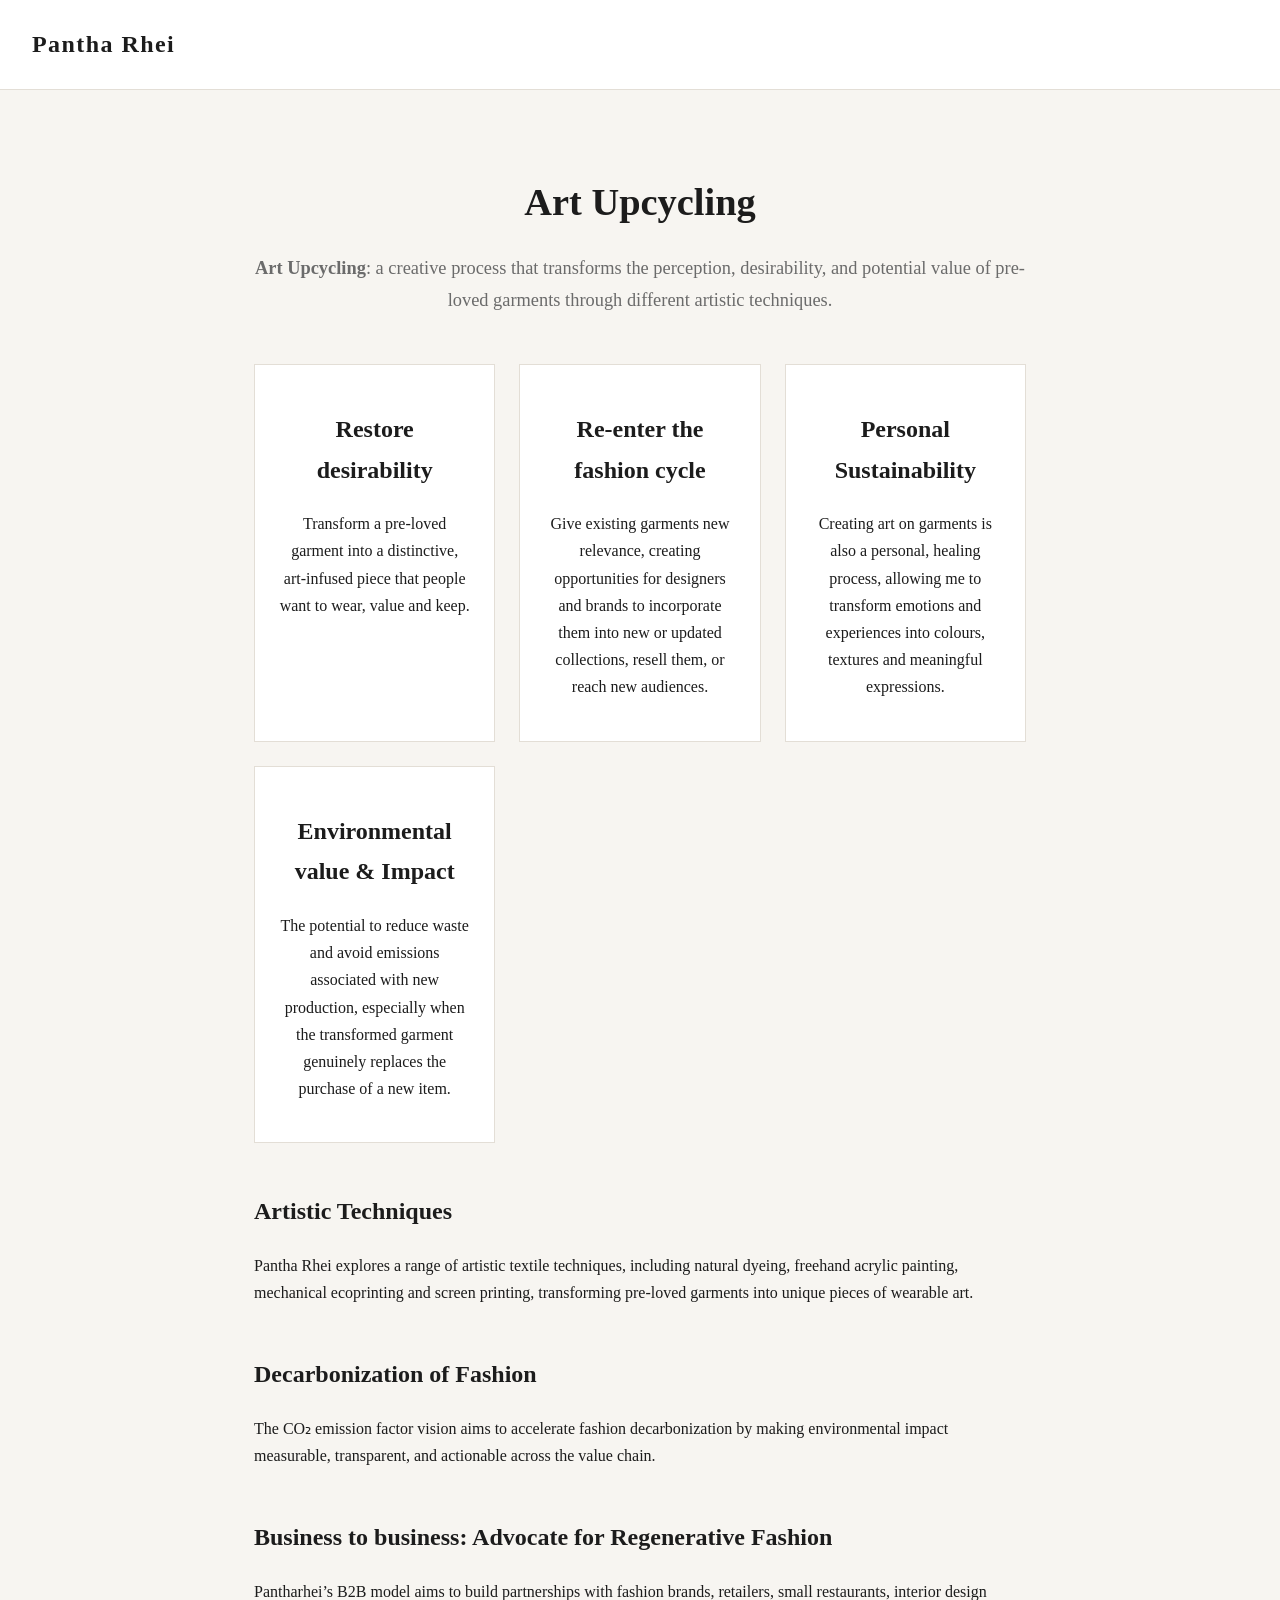
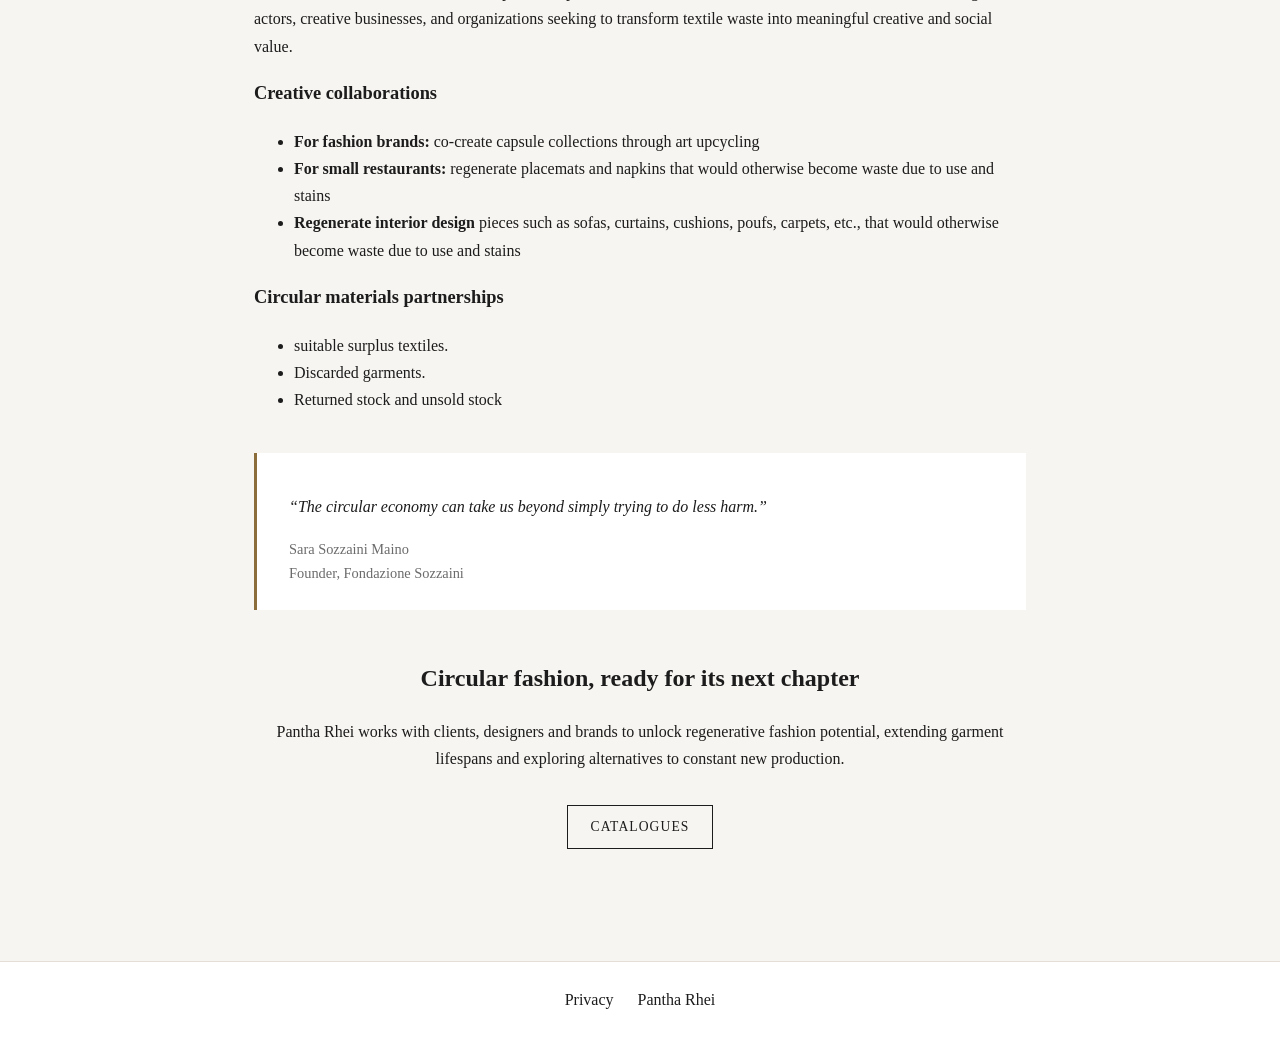
==== index.html @ ffe01dd6 "Add 1-to-1 static clone of pantharheiart.wordpress.com Co-authored-by: BenjaminSmitBBsS <BenjaminSmi" ====
<!DOCTYPE html>
<html lang="en">
<head>
  <meta charset="UTF-8">
  <meta name="viewport" content="width=device-width, initial-scale=1.0">
  <title>Pantha Rhei</title>
  <meta name="description" content="Wearable Art: where circularity meets art and regenerative fashion. Offset your emissions through artistic upcycling. Consume zero emissions. Produce zero emissions.">
  <link rel="stylesheet" href="css/style.css">
</head>
<body>
  <header class="site-header">
    <a class="site-title" href="index.html">Pantha Rhei</a>
  </header>

  <main>
    <section class="hero">
      <h1>Art Upcycling</h1>
      <p class="lead"><strong>Art Upcycling</strong>: a creative process that transforms the perception, desirability, and potential value of pre-loved garments through different artistic techniques.</p>
    </section>

    <section class="grid">
      <article>
        <h2>Restore desirability</h2>
        <p>Transform a pre-loved garment into a distinctive, art-infused piece that people want to wear, value and keep.</p>
      </article>
      <article>
        <h2>Re-enter the fashion cycle</h2>
        <p>Give existing garments new relevance, creating opportunities for designers and brands to incorporate them into new or updated collections, resell them, or reach new audiences.</p>
      </article>
      <article>
        <h2>Personal Sustainability</h2>
        <p>Creating art on garments is also a personal, healing process, allowing me to transform emotions and experiences into colours, textures and meaningful expressions.</p>
      </article>
      <article>
        <h2>Environmental value &amp; Impact</h2>
        <p>The potential to reduce waste and avoid emissions associated with new production, especially when the transformed garment genuinely replaces the purchase of a new item.</p>
      </article>
    </section>

    <section>
      <h2>Artistic Techniques</h2>
      <p>Pantha Rhei explores a range of artistic textile techniques, including natural dyeing, freehand acrylic painting, mechanical ecoprinting and screen printing, transforming pre-loved garments into unique pieces of wearable art.</p>
    </section>

    <section>
      <h2>Decarbonization of Fashion</h2>
      <p>The CO₂ emission factor vision aims to accelerate fashion decarbonization by making environmental impact measurable, transparent, and actionable across the value chain.</p>
    </section>

    <section>
      <h2>Business to business: Advocate for Regenerative Fashion</h2>
      <p>Pantharhei’s B2B model aims to build partnerships with fashion brands, retailers, small restaurants, interior design actors, creative businesses, and organizations seeking to transform textile waste into meaningful creative and social value.</p>

      <h3>Creative collaborations</h3>
      <ul>
        <li><strong>For fashion brands:</strong> co-create capsule collections through art upcycling</li>
        <li><strong>For small restaurants:</strong> regenerate placemats and napkins that would otherwise become waste due to use and stains</li>
        <li><strong>Regenerate interior design</strong> pieces such as sofas, curtains, cushions, poufs, carpets, etc., that would otherwise become waste due to use and stains</li>
      </ul>

      <h3>Circular materials partnerships</h3>
      <ul>
        <li>suitable surplus textiles.</li>
        <li>Discarded garments.</li>
        <li>Returned stock and unsold stock</li>
      </ul>

      <blockquote>
        <p>“The circular economy can take us beyond simply trying to do less harm.”</p>
        <footer>Sara Sozzaini Maino<br>Founder, Fondazione Sozzaini</footer>
      </blockquote>
    </section>

    <section class="cta">
      <h1>Circular fashion, ready for its next chapter</h1>
      <p>Pantha Rhei works with clients, designers and brands to unlock regenerative fashion potential, extending garment lifespans and exploring alternatives to constant new production.</p>
      <p><a class="button" href="catalogues.html">Catalogues</a></p>
    </section>
  </main>

  <footer class="site-footer">
    <nav>
      <ul>
        <li><a href="privacy.html">Privacy</a></li>
        <li><a href="pantha-rhei.html">Pantha Rhei</a></li>
      </ul>
    </nav>
  </footer>
</body>
</html>
---- css/style.css ----
:root {
  --ink: #1c1c1c;
  --paper: #f7f5f1;
  --muted: #6b6b6b;
  --line: #e3ded6;
  --accent: #8a6d3b;
}

* { box-sizing: border-box; }

body {
  margin: 0;
  font-family: Georgia, "Times New Roman", serif;
  color: var(--ink);
  background: var(--paper);
  line-height: 1.7;
}

.site-header {
  padding: 1.5rem 2rem;
  border-bottom: 1px solid var(--line);
  background: #fff;
}

.site-title {
  font-size: 1.5rem;
  font-weight: bold;
  text-decoration: none;
  color: var(--ink);
  letter-spacing: 0.06em;
}

main {
  max-width: 820px;
  margin: 0 auto;
  padding: 3rem 1.5rem 4rem;
}

.hero {
  text-align: center;
  margin-bottom: 3rem;
}

.hero h1 {
  font-size: 2.4rem;
  margin-bottom: 0.5rem;
}

.lead {
  font-size: 1.15rem;
  color: var(--muted);
}

section { margin-bottom: 3rem; }

h2 { font-size: 1.5rem; }
h3 { font-size: 1.15rem; }

.grid {
  display: grid;
  gap: 1.5rem;
  grid-template-columns: repeat(auto-fit, minmax(230px, 1fr));
}

.grid article {
  background: #fff;
  border: 1px solid var(--line);
  padding: 1.5rem;
  text-align: center;
}

blockquote {
  margin: 2.5rem 0;
  padding: 1.5rem 2rem;
  border-left: 3px solid var(--accent);
  background: #fff;
  font-style: italic;
}

blockquote footer {
  margin-top: 1rem;
  font-style: normal;
  font-size: 0.9rem;
  color: var(--muted);
}

.button {
  display: inline-block;
  margin-top: 1rem;
  padding: 0.6rem 1.4rem;
  border: 1px solid var(--ink);
  color: var(--ink);
  text-decoration: none;
  letter-spacing: 0.08em;
  text-transform: uppercase;
  font-size: 0.85rem;
}

.button:hover { background: var(--ink); color: #fff; }

.cta { text-align: center; }

.site-footer {
  border-top: 1px solid var(--line);
  background: #fff;
  padding: 1.5rem 2rem;
}

.site-footer ul {
  list-style: none;
  display: flex;
  gap: 1.5rem;
  justify-content: center;
  margin: 0;
  padding: 0;
}

.site-footer a { color: var(--ink); text-decoration: none; }
.site-footer a:hover { text-decoration: underline; }
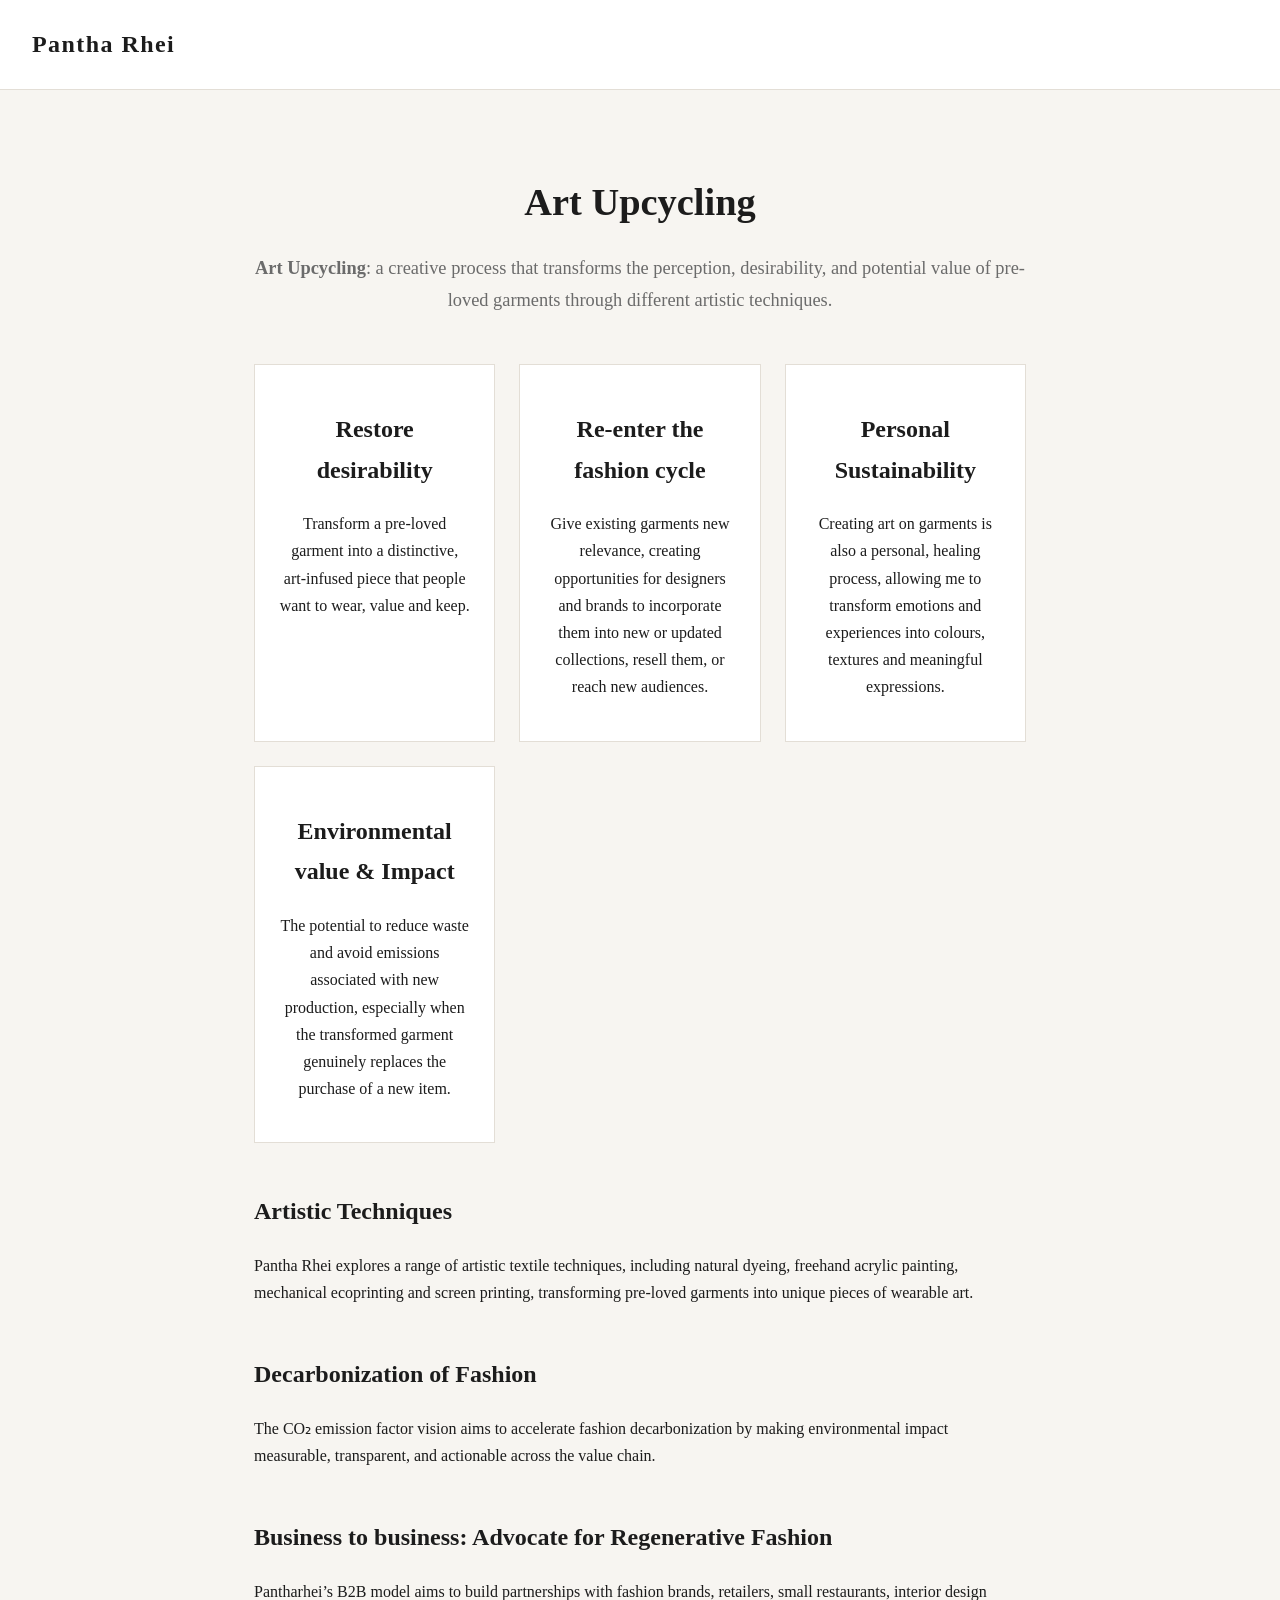
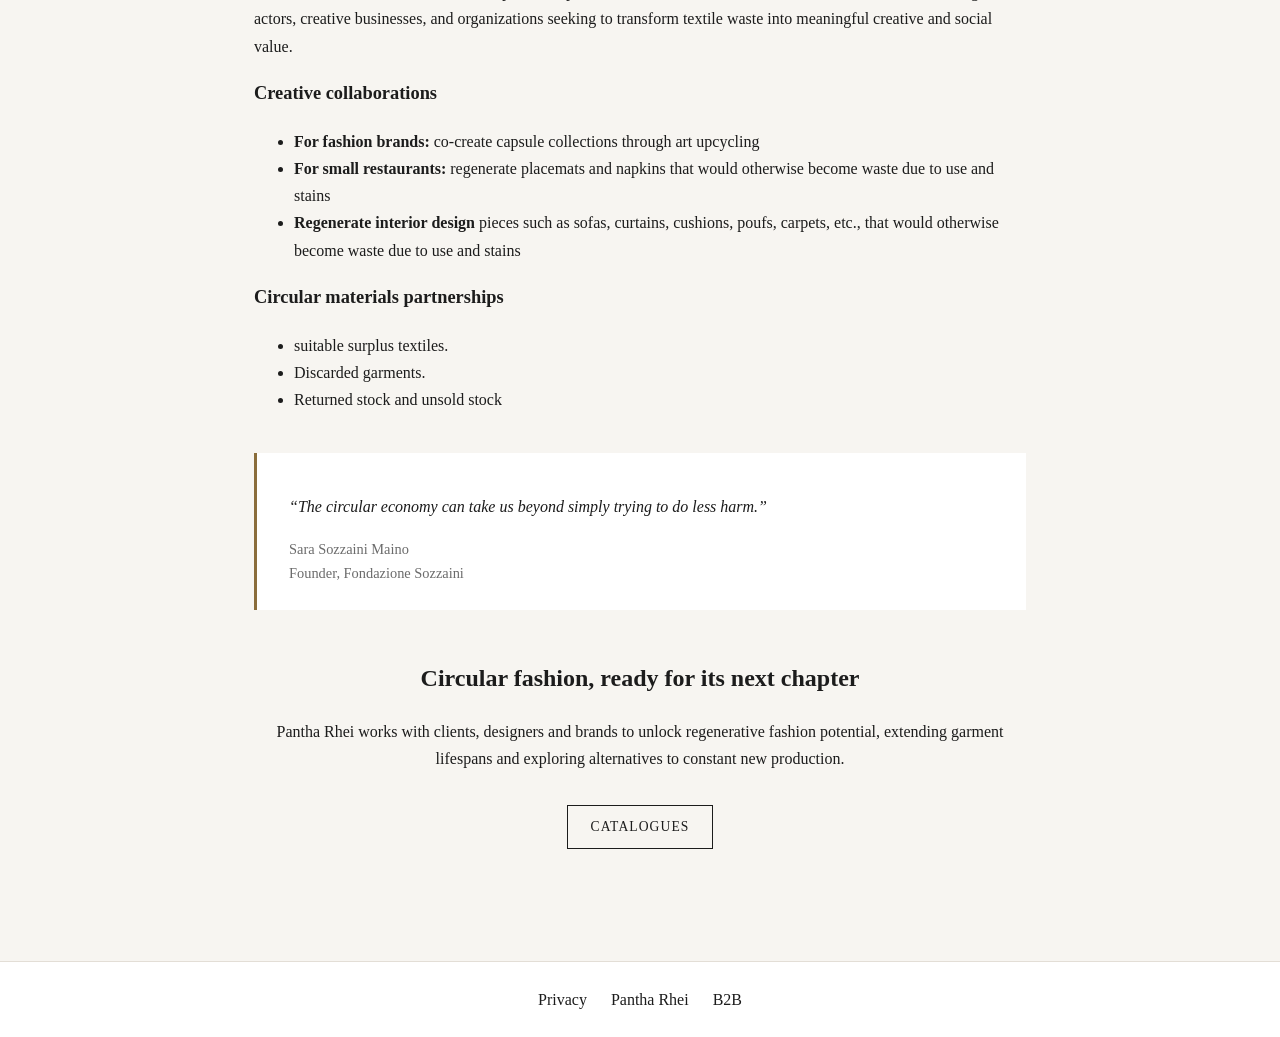
==== commit 842a2bcc: "Add B2B page and link it in site footer Co-authored-by: BenjaminSmitBBsS <BenjaminSmitBBsS@users.nor" ====
--- a/index.html
+++ b/index.html
@@ -83,6 +83,7 @@
       <ul>
         <li><a href="privacy.html">Privacy</a></li>
         <li><a href="pantha-rhei.html">Pantha Rhei</a></li>
+        <li><a href="b2b.html">B2B</a></li>
       </ul>
     </nav>
   </footer>
